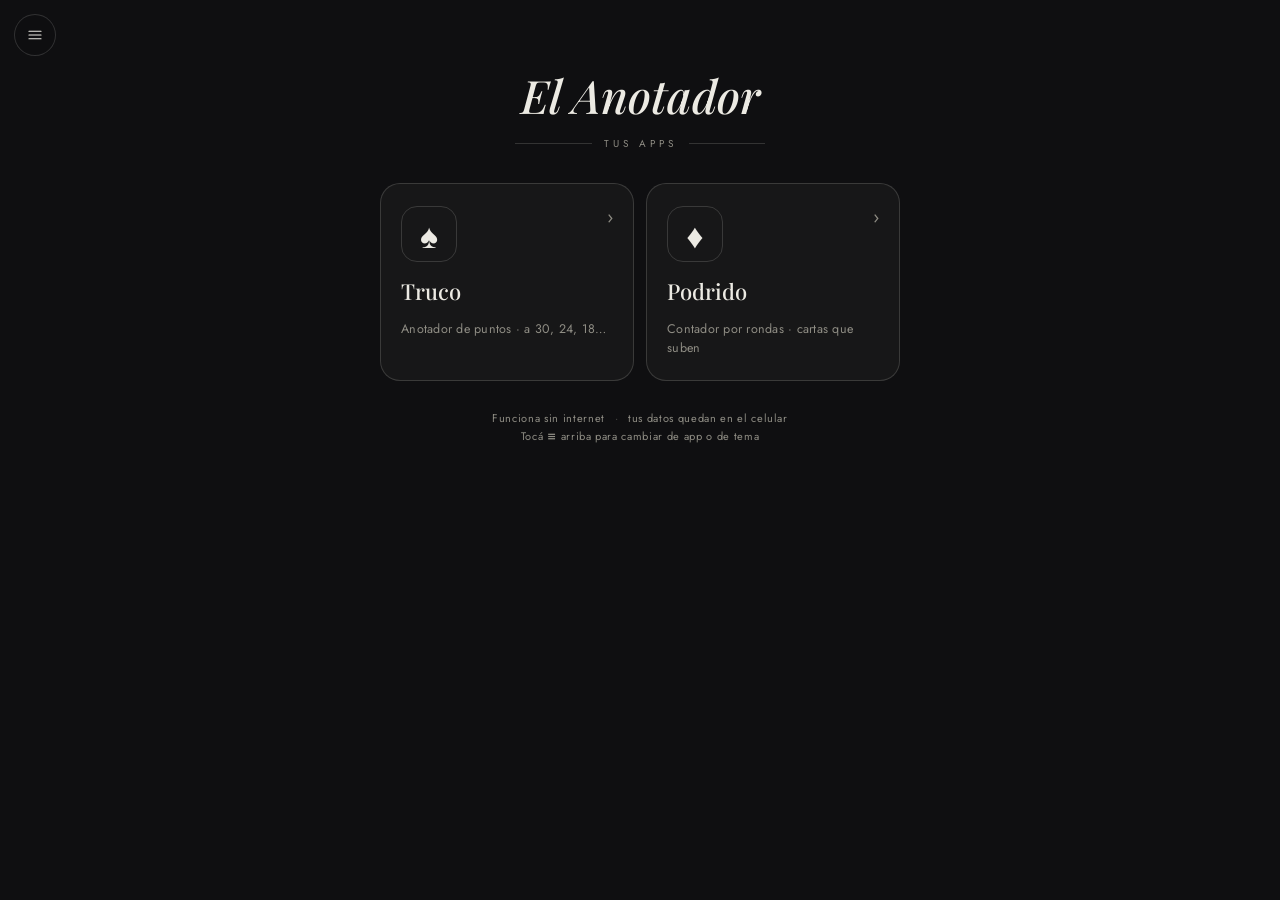
==== index.html @ bb8f625c "El Anotador: ecosistema PWA (Truco + Podrido) Sitio estatico instalable con menu de apps, almacenami" ====
<!DOCTYPE html>
<html lang="es-AR" data-theme="onix">
<head>
<meta charset="UTF-8">
<meta name="viewport" content="width=device-width, initial-scale=1.0, viewport-fit=cover, maximum-scale=1.0, user-scalable=no">
<meta name="theme-color" content="#0F0F11">
<title>El Anotador · Tus apps</title>
<meta name="description" content="Ecosistema de anotadores de juegos: Truco, Podrido y más. Funciona offline y guarda todo en tu celular.">
<link rel="manifest" href="./manifest.webmanifest">
<link rel="icon" href="./assets/icons/favicon.png">
<link rel="apple-touch-icon" href="./assets/icons/apple-touch-icon.png">
<meta name="apple-mobile-web-app-capable" content="yes">
<meta name="mobile-web-app-capable" content="yes">
<meta name="apple-mobile-web-app-status-bar-style" content="black-translucent">
<meta name="apple-mobile-web-app-title" content="El Anotador">

<!-- Boot del tema: evita el "flash" del tema equivocado -->
<script>
(function(){try{
  var raw=localStorage.getItem("anotador:theme:current");
  var t=raw?JSON.parse(raw).d:"onix";
  if(t!=="onix"&&t!=="marfil")t="onix";
  document.documentElement.setAttribute("data-theme",t);
}catch(e){}})();
</script>

<link rel="preconnect" href="https://fonts.googleapis.com">
<link rel="preconnect" href="https://fonts.gstatic.com" crossorigin>
<link href="https://fonts.googleapis.com/css2?family=Playfair+Display:ital,wght@0,400;0,500;0,600;1,500&family=Jost:wght@300;400;500;600&display=swap" rel="stylesheet">
<link rel="stylesheet" href="./assets/css/tokens.css">
<link rel="stylesheet" href="./assets/css/base.css">
<link rel="stylesheet" href="./assets/css/shell.css">
<style>
  body{display:flex;flex-direction:column;overflow-x:hidden}
  .home{flex:1;max-width:560px;width:100%;margin:0 auto;padding:calc(64px + var(--safe-top)) 20px 40px;display:flex;flex-direction:column}
  .home-head{text-align:center;margin-bottom:32px}
  .home-head h1{font-family:var(--serif);font-style:italic;font-weight:500;font-size:clamp(34px,10vw,46px);margin:0;color:var(--ink)}
  .home-head .rule{display:flex;align-items:center;justify-content:center;gap:12px;margin:10px auto 0;max-width:250px}
  .home-head .rule::before,.home-head .rule::after{content:"";height:1px;flex:1;background:var(--hair)}
  .home-head .rule span{font-size:10px;letter-spacing:.4em;text-transform:uppercase;color:var(--ink-soft)}

  .grid{display:grid;grid-template-columns:1fr;gap:12px}
  @media(min-width:440px){.grid{grid-template-columns:1fr 1fr}}
  .app-card{
    all:unset;box-sizing:border-box;cursor:pointer;
    border:1px solid var(--hair);border-radius:var(--r-lg);
    padding:22px 20px;display:flex;flex-direction:column;gap:14px;
    background:var(--panel);transition:transform .12s, border-color .15s, background .15s;
    position:relative;overflow:hidden;
  }
  .app-card:hover{border-color:var(--ink-soft)}
  .app-card:active{transform:scale(.98)}
  .app-card .glyph{
    font-family:var(--serif);font-size:34px;line-height:1;color:var(--ink);
    width:56px;height:56px;border:1px solid var(--hair);border-radius:16px;
    display:grid;place-items:center;
  }
  .app-card .nm{font-family:var(--serif);font-size:22px;font-weight:500;color:var(--ink)}
  .app-card .ds{font-size:12.5px;color:var(--ink-soft);letter-spacing:.02em;line-height:1.5}
  .app-card .arr{position:absolute;top:20px;right:20px;color:var(--ink-soft);font-size:18px;transition:.15s}
  .app-card:hover .arr{color:var(--ink);transform:translateX(2px)}

  .home-foot{margin-top:28px;text-align:center;font-size:11px;letter-spacing:.06em;color:var(--ink-soft);line-height:1.7}
  .home-foot .dot{opacity:.5;margin:0 6px}
  .btn-install-home{
    all:unset;display:none;text-align:center;cursor:pointer;margin:22px auto 0;
    padding:13px 26px;border-radius:var(--r-pill);border:1px solid var(--ink);
    background:var(--ink);color:var(--paper);font-size:12px;letter-spacing:.16em;
    text-transform:uppercase;font-weight:500;
  }
  .btn-install-home[data-show="1"]{display:inline-block}
</style>
</head>
<body>

<main class="home">
  <div class="home-head">
    <h1>El Anotador</h1>
    <div class="rule"><span>Tus apps</span></div>
  </div>

  <div class="grid" id="grid"></div>

  <button class="btn-install-home" id="btn-install">⤓ Instalar en el celu</button>

  <div class="home-foot">
    Funciona sin internet <span class="dot">·</span> tus datos quedan en el celular
    <br>Tocá <b>≡</b> arriba para cambiar de app o de tema
  </div>
</main>

<script src="./assets/js/store.js"></script>
<script src="./assets/js/registry.js"></script>
<script src="./assets/js/theme.js"></script>
<script src="./assets/js/pwa.js"></script>
<script src="./assets/js/shell.js"></script>
<script>
(function(){
  "use strict";
  Theme.init();
  var grid = document.getElementById("grid");
  Registry.apps.forEach(function(a){
    var card = document.createElement("button");
    card.className = "app-card";
    card.innerHTML =
      '<span class="arr">›</span>' +
      '<span class="glyph">'+a.glyph+'</span>' +
      '<span class="nm">'+a.name+'</span>' +
      '<span class="ds">'+a.tagline+'</span>';
    card.addEventListener("click", function(){ location.href = a.href; });
    grid.appendChild(card);
  });
  Shell.mount();
})();
</script>
</body>
</html>
---- assets/css/tokens.css ----
/* ============================================================
   El Anotador · Design tokens
   Identidad monocromática compartida por todo el ecosistema.
   El tema se setea con  <html data-theme="onix|marfil">.
   ============================================================ */

:root[data-theme="marfil"]{
  --paper:#F5F3ED; --ink:#17160F; --ink-soft:#6b675c;
  --hair:rgba(23,22,15,.14); --ghost:rgba(23,22,15,.10);
  --panel:rgba(23,22,15,.025); --sheen:rgba(23,22,15,.02);
  --scrim:rgba(23,22,15,.35);
}
:root[data-theme="onix"]{
  --paper:#0F0F11; --ink:#ECEAE3; --ink-soft:#8f8d84;
  --hair:rgba(236,234,227,.16); --ghost:rgba(236,234,227,.09);
  --panel:rgba(236,234,227,.035); --sheen:rgba(236,234,227,.02);
  --scrim:rgba(0,0,0,.55);
}
/* Fallback si por lo que sea no hay data-theme: ónix. */
:root{
  --paper:#0F0F11; --ink:#ECEAE3; --ink-soft:#8f8d84;
  --hair:rgba(236,234,227,.16); --ghost:rgba(236,234,227,.09);
  --panel:rgba(236,234,227,.035); --sheen:rgba(236,234,227,.02);
  --scrim:rgba(0,0,0,.55);

  /* Tipografía */
  --serif:"Playfair Display", Georgia, serif;
  --sans:"Jost", system-ui, -apple-system, Segoe UI, Roboto, sans-serif;

  /* Ritmo */
  --r-sm:11px; --r-md:14px; --r-lg:20px; --r-pill:999px;
  --safe-top:env(safe-area-inset-top,0px);
  --safe-bottom:env(safe-area-inset-bottom,0px);
}
---- assets/css/base.css ----
/* ============================================================
   El Anotador · Base / reset compartido
   ============================================================ */

*{box-sizing:border-box;-webkit-tap-highlight-color:transparent}
html,body{margin:0}
html{background:var(--paper)}
body{
  font-family:var(--sans);
  color:var(--ink);
  background:var(--paper);
  min-height:100dvh;
  -webkit-font-smoothing:antialiased;
  text-rendering:optimizeLegibility;
  transition:background .4s, color .4s;
}
img,svg{display:block;max-width:100%}
button{font-family:inherit}
:focus-visible{outline:1px solid var(--ink);outline-offset:3px}

/* Fuera de la app hay poco texto seleccionable; las apps de juego
   fijan user-select:none por su cuenta cuando lo necesitan. */

@media (prefers-reduced-motion:reduce){
  *{animation-duration:.001ms !important;transition-duration:.001ms !important}
}
---- assets/css/shell.css ----
/* ============================================================
   El Anotador · Shell
   Botón hamburguesa + drawer para saltar entre apps.
   Se inyecta en cada app vía assets/js/shell.js
   ============================================================ */

/* ---- Botón hamburguesa (arriba a la izquierda) ---- */
.shell-burger{
  position:fixed;
  top:calc(14px + var(--safe-top));
  left:14px;
  z-index:60;
  width:42px;height:42px;border-radius:50%;
  border:1px solid var(--hair);
  background:color-mix(in srgb, var(--paper) 78%, transparent);
  backdrop-filter:blur(8px);-webkit-backdrop-filter:blur(8px);
  color:var(--ink);cursor:pointer;
  display:grid;place-items:center;
  transition:transform .15s, background .15s;
}
.shell-burger:hover{background:var(--panel)}
.shell-burger:active{transform:scale(.9)}
.shell-burger svg{width:18px;height:18px;stroke:currentColor;stroke-width:1.6;fill:none;stroke-linecap:round}

/* ---- Overlay + drawer ---- */
.shell-scrim{
  position:fixed;inset:0;z-index:70;
  background:var(--scrim);
  backdrop-filter:blur(2px);-webkit-backdrop-filter:blur(2px);
  opacity:0;pointer-events:none;transition:opacity .28s ease;
}
.shell-scrim.open{opacity:1;pointer-events:auto}

.shell-drawer{
  position:fixed;top:0;left:0;z-index:80;
  height:100dvh;width:min(320px,86vw);
  background:var(--paper);
  border-right:1px solid var(--hair);
  transform:translateX(-102%);
  transition:transform .32s cubic-bezier(.2,.9,.3,1);
  display:flex;flex-direction:column;
  padding:calc(22px + var(--safe-top)) 0 calc(18px + var(--safe-bottom));
  overflow-y:auto;
}
.shell-drawer.open{transform:none}

.shell-brand{
  padding:0 22px 18px;
  border-bottom:1px solid var(--hair);
  margin-bottom:8px;
}
.shell-brand .title{
  font-family:var(--serif);font-style:italic;font-weight:500;
  font-size:26px;letter-spacing:.01em;margin:0;color:var(--ink);
}
.shell-brand .sub{
  font-size:9px;letter-spacing:.34em;text-transform:uppercase;
  color:var(--ink-soft);margin-top:6px;
}

.shell-sect{
  font-size:9px;letter-spacing:.3em;text-transform:uppercase;
  color:var(--ink-soft);opacity:.75;
  padding:16px 22px 8px;
}

.shell-nav{list-style:none;margin:0;padding:0 12px}
.shell-link{
  all:unset;box-sizing:border-box;
  display:flex;align-items:center;gap:14px;width:100%;
  padding:13px 12px;border-radius:12px;cursor:pointer;
  color:var(--ink);transition:background .15s;
}
.shell-link:hover{background:var(--panel)}
.shell-link.active{background:var(--panel)}
.shell-link .ic{
  flex:0 0 34px;height:34px;border-radius:10px;
  border:1px solid var(--hair);
  display:grid;place-items:center;
  font-family:var(--serif);font-size:18px;color:var(--ink);
}
.shell-link.active .ic{border-color:var(--ink)}
.shell-link .tx{display:flex;flex-direction:column;gap:2px;min-width:0}
.shell-link .nm{font-weight:500;font-size:15px;letter-spacing:.02em}
.shell-link .ds{font-size:11px;color:var(--ink-soft);letter-spacing:.02em;
  white-space:nowrap;overflow:hidden;text-overflow:ellipsis}
.shell-link .go{margin-left:auto;color:var(--ink-soft);font-size:15px}

/* ---- Pie del drawer: tema + instalar ---- */
.shell-foot{margin-top:auto;padding:14px 22px 0;border-top:1px solid var(--hair)}
.shell-row{
  display:flex;align-items:center;justify-content:space-between;
  padding:11px 0;font-size:14px;
}
.shell-themes{display:flex;gap:8px}
.shell-tdot{
  width:30px;height:30px;border-radius:50%;cursor:pointer;
  border:1px solid var(--hair);position:relative;overflow:hidden;
}
.shell-tdot::before,.shell-tdot::after{content:"";position:absolute;inset:0;width:50%}
.shell-tdot::after{left:50%}
.shell-tdot[data-t="onix"]::before{background:#0F0F11}
.shell-tdot[data-t="onix"]::after{background:#ECEAE3}
.shell-tdot[data-t="marfil"]::before{background:#F5F3ED}
.shell-tdot[data-t="marfil"]::after{background:#17160F}
.shell-tdot.on{border-color:var(--ink);box-shadow:0 0 0 2px var(--panel)}

.shell-install{
  all:unset;box-sizing:border-box;display:none;text-align:center;cursor:pointer;
  width:100%;margin-top:8px;padding:12px;border-radius:12px;
  border:1px solid var(--ink);background:var(--ink);color:var(--paper);
  font-size:12px;letter-spacing:.16em;text-transform:uppercase;font-weight:500;
}
.shell-install.show{display:block}
.shell-install:active{transform:scale(.98)}

.shell-version{padding:12px 22px 0;font-size:10px;letter-spacing:.1em;color:var(--ink-soft);opacity:.6}
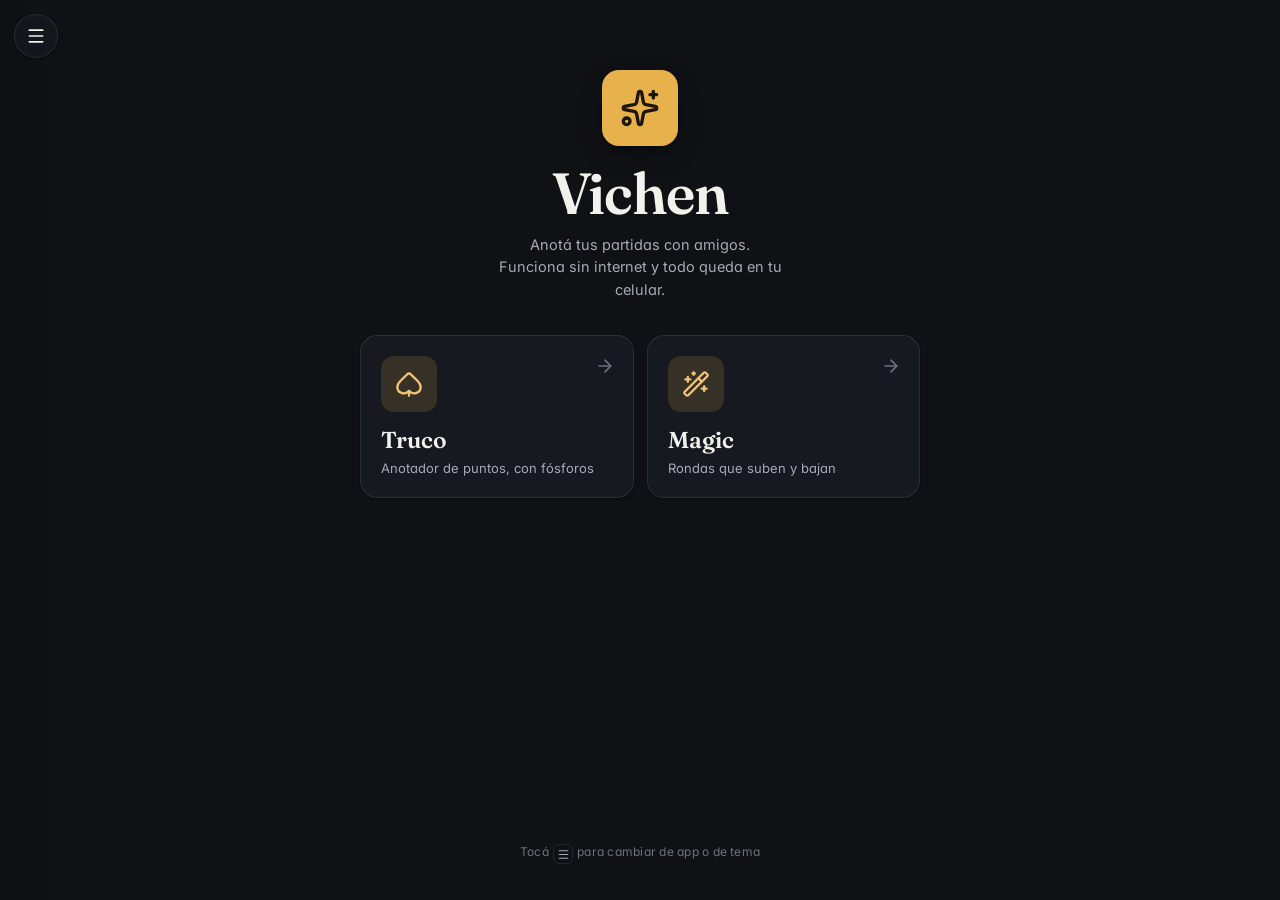
==== commit 50df7cbd: "Rediseño Vichen: marca, íconos Lucide, temas Noche/Día; Magic (ex-Podrido) con modo sube y baja; PWA" ====
--- a/index.html
+++ b/index.html
@@ -1,96 +1,89 @@
 <!DOCTYPE html>
-<html lang="es-AR" data-theme="onix">
+<html lang="es-AR" data-theme="noche">
 <head>
 <meta charset="UTF-8">
 <meta name="viewport" content="width=device-width, initial-scale=1.0, viewport-fit=cover, maximum-scale=1.0, user-scalable=no">
-<meta name="theme-color" content="#0F0F11">
-<title>El Anotador · Tus apps</title>
-<meta name="description" content="Ecosistema de anotadores de juegos: Truco, Podrido y más. Funciona offline y guarda todo en tu celular.">
+<meta name="theme-color" content="#0F1115">
+<title>Vichen · Anotador de juegos</title>
+<meta name="description" content="Vichen: anotadores de juegos de cartas (Truco, Magic y más). Funciona offline y guarda todo en tu celular.">
 <link rel="manifest" href="./manifest.webmanifest">
 <link rel="icon" href="./assets/icons/favicon.png">
-<link rel="apple-touch-icon" href="./assets/icons/apple-touch-icon.png">
+<link rel="apple-touch-icon" href="./assets/icons/vichen-apple.png">
 <meta name="apple-mobile-web-app-capable" content="yes">
 <meta name="mobile-web-app-capable" content="yes">
 <meta name="apple-mobile-web-app-status-bar-style" content="black-translucent">
-<meta name="apple-mobile-web-app-title" content="El Anotador">
-
-<!-- Boot del tema: evita el "flash" del tema equivocado -->
-<script>
-(function(){try{
-  var raw=localStorage.getItem("anotador:theme:current");
-  var t=raw?JSON.parse(raw).d:"onix";
-  if(t!=="onix"&&t!=="marfil")t="onix";
-  document.documentElement.setAttribute("data-theme",t);
-}catch(e){}})();
-</script>
-
+<meta name="apple-mobile-web-app-title" content="Vichen">
+<script>(function(){try{var r=localStorage.getItem("vichen:theme:current");var t=r?JSON.parse(r).d:"noche";if(t!=="noche"&&t!=="dia")t="noche";document.documentElement.setAttribute("data-theme",t);}catch(e){}})();</script>
 <link rel="preconnect" href="https://fonts.googleapis.com">
 <link rel="preconnect" href="https://fonts.gstatic.com" crossorigin>
-<link href="https://fonts.googleapis.com/css2?family=Playfair+Display:ital,wght@0,400;0,500;0,600;1,500&family=Jost:wght@300;400;500;600&display=swap" rel="stylesheet">
+<link href="https://fonts.googleapis.com/css2?family=Fraunces:ital,opsz,wght@0,9..144,400;0,9..144,500;0,9..144,600;1,9..144,500&family=Inter:wght@400;500;600;700;800&display=swap" rel="stylesheet">
 <link rel="stylesheet" href="./assets/css/tokens.css">
 <link rel="stylesheet" href="./assets/css/base.css">
+<link rel="stylesheet" href="./assets/css/components.css">
 <link rel="stylesheet" href="./assets/css/shell.css">
 <style>
   body{display:flex;flex-direction:column;overflow-x:hidden}
-  .home{flex:1;max-width:560px;width:100%;margin:0 auto;padding:calc(64px + var(--safe-top)) 20px 40px;display:flex;flex-direction:column}
-  .home-head{text-align:center;margin-bottom:32px}
-  .home-head h1{font-family:var(--serif);font-style:italic;font-weight:500;font-size:clamp(34px,10vw,46px);margin:0;color:var(--ink)}
-  .home-head .rule{display:flex;align-items:center;justify-content:center;gap:12px;margin:10px auto 0;max-width:250px}
-  .home-head .rule::before,.home-head .rule::after{content:"";height:1px;flex:1;background:var(--hair)}
-  .home-head .rule span{font-size:10px;letter-spacing:.4em;text-transform:uppercase;color:var(--ink-soft)}
+  .home{flex:1;width:100%;max-width:600px;margin:0 auto;padding:calc(70px + var(--safe-top)) 20px calc(36px + var(--safe-bottom));
+    display:flex;flex-direction:column}
 
-  .grid{display:grid;grid-template-columns:1fr;gap:12px}
-  @media(min-width:440px){.grid{grid-template-columns:1fr 1fr}}
+  .hero{text-align:center;margin-bottom:34px}
+  .hero .logo{width:76px;height:76px;margin:0 auto 18px;border-radius:var(--r-3);display:grid;place-items:center;
+    background:var(--accent);color:var(--accent-ink);box-shadow:var(--shadow-2)}
+  .hero .logo svg{width:40px;height:40px}
+  .hero h1{font-family:var(--serif);font-weight:600;font-size:clamp(40px,12vw,58px);letter-spacing:-.02em;line-height:1;color:var(--ink)}
+  .hero .tag{margin:12px auto 0;max-width:34ch;color:var(--ink-soft);font-size:14.5px;line-height:1.55;text-wrap:balance}
+
+  .apps{display:grid;grid-template-columns:1fr;gap:13px}
+  @media(min-width:460px){.apps{grid-template-columns:1fr 1fr}}
+
   .app-card{
-    all:unset;box-sizing:border-box;cursor:pointer;
-    border:1px solid var(--hair);border-radius:var(--r-lg);
-    padding:22px 20px;display:flex;flex-direction:column;gap:14px;
-    background:var(--panel);transition:transform .12s, border-color .15s, background .15s;
-    position:relative;overflow:hidden;
+    all:unset;box-sizing:border-box;cursor:pointer;position:relative;overflow:hidden;
+    background:var(--surface);border:1px solid var(--hair);border-radius:var(--r-3);box-shadow:var(--shadow-1);
+    padding:20px;display:flex;flex-direction:column;gap:16px;
+    transition:transform var(--dur-2) var(--ease), border-color var(--dur-1), box-shadow var(--dur-2), background var(--dur-1);
   }
-  .app-card:hover{border-color:var(--ink-soft)}
-  .app-card:active{transform:scale(.98)}
-  .app-card .glyph{
-    font-family:var(--serif);font-size:34px;line-height:1;color:var(--ink);
-    width:56px;height:56px;border:1px solid var(--hair);border-radius:16px;
-    display:grid;place-items:center;
-  }
-  .app-card .nm{font-family:var(--serif);font-size:22px;font-weight:500;color:var(--ink)}
-  .app-card .ds{font-size:12.5px;color:var(--ink-soft);letter-spacing:.02em;line-height:1.5}
-  .app-card .arr{position:absolute;top:20px;right:20px;color:var(--ink-soft);font-size:18px;transition:.15s}
-  .app-card:hover .arr{color:var(--ink);transform:translateX(2px)}
+  .app-card::before{content:"";position:absolute;inset:0;background:var(--sheen);opacity:0;transition:opacity var(--dur-2);pointer-events:none}
+  .app-card:hover{transform:translateY(-3px);border-color:var(--hair-2);box-shadow:var(--shadow-2)}
+  .app-card:hover::before{opacity:1}
+  .app-card:active{transform:translateY(-1px) scale(.995)}
+  .app-card .tile{width:56px;height:56px;border-radius:var(--r-2);display:grid;place-items:center;
+    background:var(--accent-tint);color:var(--accent-text);transition:background var(--dur-2),color var(--dur-2)}
+  .app-card .tile svg{width:28px;height:28px}
+  .app-card:hover .tile{background:var(--accent);color:var(--accent-ink)}
+  .app-card .txt{display:flex;flex-direction:column}
+  .app-card .nm{font-family:var(--serif);font-weight:600;font-size:23px;color:var(--ink);line-height:1.05}
+  .app-card .ds{font-size:13px;color:var(--ink-soft);line-height:1.45;margin-top:6px}
+  .app-card .go{position:absolute;top:20px;right:18px;color:var(--ink-faint);display:inline-flex;transition:transform var(--dur-2) var(--ease),color var(--dur-1)}
+  .app-card:hover .go{color:var(--accent-text);transform:translateX(3px)}
 
-  .home-foot{margin-top:28px;text-align:center;font-size:11px;letter-spacing:.06em;color:var(--ink-soft);line-height:1.7}
-  .home-foot .dot{opacity:.5;margin:0 6px}
-  .btn-install-home{
-    all:unset;display:none;text-align:center;cursor:pointer;margin:22px auto 0;
-    padding:13px 26px;border-radius:var(--r-pill);border:1px solid var(--ink);
-    background:var(--ink);color:var(--paper);font-size:12px;letter-spacing:.16em;
-    text-transform:uppercase;font-weight:500;
-  }
-  .btn-install-home[data-show="1"]{display:inline-block}
+  .install-cta{display:none;margin:26px auto 0}
+  .install-cta[data-show="1"]{display:inline-flex}
+
+  .home-foot{margin-top:auto;padding-top:30px;text-align:center;color:var(--ink-faint);font-size:12px;letter-spacing:.02em;line-height:1.7}
+  .home-foot .kbd{display:inline-grid;place-items:center;width:20px;height:20px;border-radius:6px;border:1px solid var(--hair);
+    color:var(--ink-soft);vertical-align:-5px;margin:0 1px}
+  .home-foot .kbd svg{width:13px;height:13px}
 </style>
 </head>
 <body>
 
 <main class="home">
-  <div class="home-head">
-    <h1>El Anotador</h1>
-    <div class="rule"><span>Tus apps</span></div>
-  </div>
+  <header class="hero">
+    <div class="logo" id="hero-logo"></div>
+    <h1>Vichen</h1>
+    <p class="tag">Anotá tus partidas con amigos.<br>Funciona sin internet y todo queda en tu celular.</p>
+  </header>
 
-  <div class="grid" id="grid"></div>
+  <div class="apps" id="apps"></div>
 
-  <button class="btn-install-home" id="btn-install">⤓ Instalar en el celu</button>
+  <button class="btn btn--primary btn--lg install-cta" id="btn-install" hidden></button>
 
-  <div class="home-foot">
-    Funciona sin internet <span class="dot">·</span> tus datos quedan en el celular
-    <br>Tocá <b>≡</b> arriba para cambiar de app o de tema
-  </div>
+  <footer class="home-foot" id="home-foot"></footer>
 </main>
 
 <script src="./assets/js/store.js"></script>
 <script src="./assets/js/registry.js"></script>
+<script src="./assets/js/icons.js"></script>
 <script src="./assets/js/theme.js"></script>
 <script src="./assets/js/pwa.js"></script>
 <script src="./assets/js/shell.js"></script>
@@ -98,18 +91,25 @@
 (function(){
   "use strict";
   Theme.init();
-  var grid = document.getElementById("grid");
+  document.getElementById("hero-logo").innerHTML = Icons.svg("sparkles",{size:40});
+  document.getElementById("btn-install").innerHTML = Icons.svg("install",{size:19}) + "Instalar Vichen";
+
+  var box = document.getElementById("apps");
   Registry.apps.forEach(function(a){
     var card = document.createElement("button");
     card.className = "app-card";
+    card.setAttribute("aria-label", a.name + " — " + a.tagline);
     card.innerHTML =
-      '<span class="arr">›</span>' +
-      '<span class="glyph">'+a.glyph+'</span>' +
-      '<span class="nm">'+a.name+'</span>' +
-      '<span class="ds">'+a.tagline+'</span>';
+      '<span class="go">'+Icons.svg("arrowRight",{size:20})+'</span>' +
+      '<span class="tile">'+Icons.svg(a.icon,{size:28})+'</span>' +
+      '<span class="txt"><span class="nm">'+a.name+'</span><span class="ds">'+a.tagline+'</span></span>';
     card.addEventListener("click", function(){ location.href = a.href; });
-    grid.appendChild(card);
+    box.appendChild(card);
   });
+
+  document.getElementById("home-foot").innerHTML =
+    'Tocá <span class="kbd">'+Icons.svg("menu",{size:13})+'</span> para cambiar de app o de tema';
+
   Shell.mount();
 })();
 </script>
--- a/assets/css/tokens.css
+++ b/assets/css/tokens.css
@@ -1,34 +1,73 @@
 /* ============================================================
-   El Anotador · Design tokens
-   Identidad monocromática compartida por todo el ecosistema.
-   El tema se setea con  <html data-theme="onix|marfil">.
+   Vichen · Design tokens
+   Escena: amigos de noche alrededor de la mesa, pasándose el celu
+   para anotar. Oscuro y cálido por defecto (Noche), con un acento
+   ámbar. Tema claro (Día) disponible. Se setea en <html data-theme>.
    ============================================================ */
 
-:root[data-theme="marfil"]{
-  --paper:#F5F3ED; --ink:#17160F; --ink-soft:#6b675c;
-  --hair:rgba(23,22,15,.14); --ghost:rgba(23,22,15,.10);
-  --panel:rgba(23,22,15,.025); --sheen:rgba(23,22,15,.02);
-  --scrim:rgba(23,22,15,.35);
-}
-:root[data-theme="onix"]{
-  --paper:#0F0F11; --ink:#ECEAE3; --ink-soft:#8f8d84;
-  --hair:rgba(236,234,227,.16); --ghost:rgba(236,234,227,.09);
-  --panel:rgba(236,234,227,.035); --sheen:rgba(236,234,227,.02);
-  --scrim:rgba(0,0,0,.55);
-}
-/* Fallback si por lo que sea no hay data-theme: ónix. */
 :root{
-  --paper:#0F0F11; --ink:#ECEAE3; --ink-soft:#8f8d84;
-  --hair:rgba(236,234,227,.16); --ghost:rgba(236,234,227,.09);
-  --panel:rgba(236,234,227,.035); --sheen:rgba(236,234,227,.02);
-  --scrim:rgba(0,0,0,.55);
+  /* Tipografía */
+  --serif:"Fraunces", Georgia, "Times New Roman", serif;
+  --sans:"Inter", system-ui, -apple-system, "Segoe UI", Roboto, sans-serif;
 
-  /* Tipografía */
-  --serif:"Playfair Display", Georgia, serif;
-  --sans:"Jost", system-ui, -apple-system, Segoe UI, Roboto, sans-serif;
+  /* Radios */
+  --r-1:9px; --r-2:13px; --r-3:17px; --r-4:22px; --r-pill:999px;
 
-  /* Ritmo */
-  --r-sm:11px; --r-md:14px; --r-lg:20px; --r-pill:999px;
+  /* Motion */
+  --ease:cubic-bezier(.22,1,.36,1);       /* ease-out-quint */
+  --ease-soft:cubic-bezier(.4,0,.2,1);
+  --dur-1:140ms; --dur-2:220ms; --dur-3:340ms;
+
+  /* Áreas seguras (notch) */
   --safe-top:env(safe-area-inset-top,0px);
   --safe-bottom:env(safe-area-inset-bottom,0px);
+
+  /* Acento ámbar (igual en ambos temas para las superficies llenas) */
+  --accent:#E7B24C;
+  --accent-strong:#F3C266;
+  --accent-ink:#1B1607;                    /* texto sobre ámbar */
+  --accent-tint:rgba(231,178,76,.15);
+  --accent-ring:rgba(231,178,76,.55);
 }
+
+/* ===================== NOCHE (default) ===================== */
+:root, :root[data-theme="noche"]{
+  color-scheme:dark;
+  --bg:#0F1115;
+  --surface:#161920;
+  --surface-2:#1E222B;
+  --surface-3:#262B35;
+  --hair:rgba(255,255,255,.09);
+  --hair-2:rgba(255,255,255,.16);
+  --ink:#F2F1EC;
+  --ink-soft:#A6AAB4;
+  --ink-faint:#6B7280;
+  --neg:#E0906E;                           /* números negativos */
+  --accent-text:#F0C475;                   /* ámbar como texto (legible en oscuro) */
+  --scrim:rgba(6,7,10,.62);
+  --shadow-1:0 1px 2px rgba(0,0,0,.4);
+  --shadow-2:0 10px 30px -14px rgba(0,0,0,.7), 0 2px 6px rgba(0,0,0,.3);
+  --shadow-pop:0 20px 50px -18px rgba(0,0,0,.8);
+  --sheen:linear-gradient(180deg, rgba(255,255,255,.04), rgba(255,255,255,0));
+}
+
+/* ====================== DÍA ====================== */
+:root[data-theme="dia"]{
+  color-scheme:light;
+  --bg:#F1F1EF;
+  --surface:#FFFFFF;
+  --surface-2:#FAFAF8;
+  --surface-3:#F3F3F0;
+  --hair:rgba(24,26,32,.12);
+  --hair-2:rgba(24,26,32,.22);
+  --ink:#191B21;
+  --ink-soft:#585E6A;
+  --ink-faint:#8A909B;
+  --neg:#B4623C;
+  --accent-text:#9A6B12;                    /* ámbar oscurecido para texto en claro */
+  --scrim:rgba(24,26,32,.4);
+  --shadow-1:0 1px 2px rgba(24,26,32,.06);
+  --shadow-2:0 12px 28px -16px rgba(24,26,32,.28), 0 1px 3px rgba(24,26,32,.08);
+  --shadow-pop:0 24px 50px -20px rgba(24,26,32,.35);
+  --sheen:linear-gradient(180deg, rgba(255,255,255,.6), rgba(255,255,255,0));
+}
--- a/assets/css/base.css
+++ b/assets/css/base.css
@@ -1,26 +1,34 @@
 /* ============================================================
-   El Anotador · Base / reset compartido
+   Vichen · Base / reset
    ============================================================ */
 
 *{box-sizing:border-box;-webkit-tap-highlight-color:transparent}
+*::selection{background:var(--accent-tint)}
 html,body{margin:0}
-html{background:var(--paper)}
+html{background:var(--bg);-webkit-text-size-adjust:100%}
 body{
   font-family:var(--sans);
+  font-size:16px;
+  line-height:1.5;
   color:var(--ink);
-  background:var(--paper);
+  background:var(--bg);
   min-height:100dvh;
   -webkit-font-smoothing:antialiased;
   text-rendering:optimizeLegibility;
-  transition:background .4s, color .4s;
+  font-feature-settings:"cv02","cv03","cv04","cv11";  /* Inter afinada */
 }
 img,svg{display:block;max-width:100%}
-button{font-family:inherit}
-:focus-visible{outline:1px solid var(--ink);outline-offset:3px}
+svg{stroke-linecap:round;stroke-linejoin:round}
+button{font-family:inherit;font-size:inherit;color:inherit}
+input,select,textarea{font-family:inherit}
+h1,h2,h3{font-family:var(--serif);font-optical-sizing:auto;text-wrap:balance;margin:0}
 
-/* Fuera de la app hay poco texto seleccionable; las apps de juego
-   fijan user-select:none por su cuenta cuando lo necesitan. */
+/* Foco visible y consistente */
+:focus-visible{outline:2px solid var(--accent-ring);outline-offset:2px;border-radius:6px}
+
+/* Números tabulares para contadores/tablas */
+.tnum{font-variant-numeric:tabular-nums lining-nums}
 
 @media (prefers-reduced-motion:reduce){
-  *{animation-duration:.001ms !important;transition-duration:.001ms !important}
+  *,*::before,*::after{animation-duration:.001ms !important;animation-iteration-count:1 !important;transition-duration:.001ms !important;scroll-behavior:auto !important}
 }
--- a/assets/css/components.css
+++ b/assets/css/components.css
@@ -0,0 +1,148 @@
+/* ============================================================
+   Vichen · Componentes compartidos
+   Vocabulario único de UI para todas las apps: botones, icon-
+   buttons, segmented control, switches, inputs, steppers, panel.
+   ============================================================ */
+
+/* ---------- Marca ---------- */
+.brand-mark{display:inline-flex;align-items:center;gap:.5em;font-family:var(--sans);font-weight:700;
+  letter-spacing:.02em;color:var(--ink)}
+.brand-mark .spark{color:var(--accent);display:inline-flex}
+.wordmark{font-family:var(--sans);font-weight:800;letter-spacing:.14em;text-transform:uppercase;
+  font-size:11px;color:var(--ink-faint)}
+.wordmark b{color:var(--accent-text);font-weight:800}
+
+/* ---------- Botón ---------- */
+.btn{
+  --h:52px;
+  all:unset;box-sizing:border-box;display:inline-flex;align-items:center;justify-content:center;gap:.55em;
+  height:var(--h);padding:0 22px;border-radius:var(--r-2);cursor:pointer;
+  font-weight:600;font-size:15px;letter-spacing:.01em;white-space:nowrap;
+  transition:transform var(--dur-1) var(--ease), background var(--dur-1), border-color var(--dur-1), box-shadow var(--dur-1), opacity var(--dur-1);
+}
+.btn svg{width:19px;height:19px}
+.btn:active{transform:scale(.975)}
+.btn[disabled],.btn:disabled{opacity:.4;pointer-events:none}
+.btn--block{display:flex;width:100%}
+.btn--lg{--h:58px;font-size:16px;border-radius:var(--r-3)}
+.btn--sm{--h:40px;padding:0 14px;font-size:13px}
+
+.btn--primary{background:var(--accent);color:var(--accent-ink);box-shadow:var(--shadow-1)}
+.btn--primary:hover{background:var(--accent-strong)}
+.btn--primary:active{box-shadow:none}
+
+.btn--soft{background:var(--surface-2);color:var(--ink);border:1px solid var(--hair)}
+.btn--soft:hover{background:var(--surface-3);border-color:var(--hair-2)}
+
+.btn--ghost{background:transparent;color:var(--ink);border:1px solid var(--hair)}
+.btn--ghost:hover{background:var(--surface-2);border-color:var(--hair-2)}
+
+.btn--quiet{background:transparent;color:var(--ink-soft);height:auto;padding:8px 12px;font-weight:500;font-size:13px}
+.btn--quiet:hover{color:var(--ink);background:var(--surface-2)}
+
+/* ---------- Icon button ---------- */
+.iconbtn{
+  --s:44px;
+  all:unset;box-sizing:border-box;width:var(--s);height:var(--s);border-radius:var(--r-pill);
+  display:inline-grid;place-items:center;cursor:pointer;
+  color:var(--ink);border:1px solid var(--hair);background:var(--surface);
+  box-shadow:var(--shadow-1);
+  transition:transform var(--dur-1) var(--ease), background var(--dur-1), border-color var(--dur-1), color var(--dur-1);
+}
+.iconbtn:hover{background:var(--surface-2);border-color:var(--hair-2)}
+.iconbtn:active{transform:scale(.9)}
+.iconbtn[disabled],.iconbtn:disabled{opacity:.32;pointer-events:none}
+.iconbtn svg{width:20px;height:20px}
+.iconbtn--sm{--s:38px}
+.iconbtn--sm svg{width:18px;height:18px}
+.iconbtn--bare{border-color:transparent;background:transparent;box-shadow:none}
+.iconbtn--bare:hover{background:var(--surface-2)}
+.iconbtn--accent{color:var(--accent-ink);background:var(--accent);border-color:transparent}
+.iconbtn--accent:hover{background:var(--accent-strong)}
+
+/* ---------- Segmented control ---------- */
+.seg{display:flex;gap:4px;padding:4px;border-radius:var(--r-2);background:var(--surface-2);border:1px solid var(--hair)}
+.seg-opt{
+  all:unset;box-sizing:border-box;flex:1;text-align:center;cursor:pointer;
+  padding:10px 8px;border-radius:calc(var(--r-2) - 4px);
+  font-weight:600;font-size:13.5px;color:var(--ink-soft);
+  display:inline-flex;align-items:center;justify-content:center;gap:.4em;
+  transition:background var(--dur-1), color var(--dur-1);
+}
+.seg-opt svg{width:16px;height:16px}
+.seg-opt:hover{color:var(--ink)}
+.seg-opt[aria-selected="true"]{background:var(--surface);color:var(--ink);box-shadow:var(--shadow-1)}
+.seg--accent .seg-opt[aria-selected="true"]{background:var(--accent);color:var(--accent-ink)}
+
+/* ---------- Switch ---------- */
+.switch-row{display:flex;align-items:center;justify-content:space-between;gap:16px;padding:13px 2px;border-bottom:1px solid var(--hair)}
+.switch-row:last-child{border-bottom:0}
+.switch-row .lbl{font-size:14.5px;color:var(--ink);display:flex;align-items:center;gap:.6em}
+.switch-row .lbl svg{width:17px;height:17px;color:var(--ink-soft)}
+.toggle{all:unset;box-sizing:border-box;width:46px;height:27px;border-radius:var(--r-pill);
+  background:var(--surface-3);border:1px solid var(--hair);position:relative;cursor:pointer;flex:0 0 auto;
+  transition:background var(--dur-1) var(--ease), border-color var(--dur-1)}
+.toggle::after{content:"";position:absolute;top:2px;left:2px;width:21px;height:21px;border-radius:50%;
+  background:var(--ink-soft);transition:transform var(--dur-2) var(--ease), background var(--dur-1)}
+.toggle[aria-checked="true"]{background:var(--accent);border-color:transparent}
+.toggle[aria-checked="true"]::after{transform:translateX(19px);background:var(--accent-ink)}
+
+/* ---------- Input ---------- */
+.field{position:relative;display:flex;align-items:center;gap:10px;
+  background:var(--surface-2);border:1px solid var(--hair);border-radius:var(--r-2);padding:0 14px;
+  transition:border-color var(--dur-1), box-shadow var(--dur-1)}
+.field:focus-within{border-color:var(--accent-ring);box-shadow:0 0 0 3px var(--accent-tint)}
+.field .lead{color:var(--ink-faint);display:inline-flex;flex:0 0 auto}
+.field .lead svg{width:18px;height:18px}
+.field input{flex:1;min-width:0;background:transparent;border:0;outline:none;color:var(--ink);
+  font-size:16px;font-weight:500;padding:13px 0}
+.field input::placeholder{color:var(--ink-faint)}
+
+/* ---------- Panel ---------- */
+.panel{background:var(--surface);border:1px solid var(--hair);border-radius:var(--r-3);box-shadow:var(--shadow-1)}
+
+/* ---------- Etiqueta de sección ---------- */
+.eyebrow{font-size:11px;font-weight:600;letter-spacing:.14em;text-transform:uppercase;color:var(--ink-faint)}
+
+/* ---------- Modal / bottom sheet ---------- */
+.modal{position:fixed;inset:0;z-index:100;display:none;align-items:flex-end;justify-content:center;
+  background:var(--scrim);backdrop-filter:blur(4px);-webkit-backdrop-filter:blur(4px)}
+.modal.show{display:flex}
+.sheet{width:100%;max-width:470px;max-height:92dvh;overflow-y:auto;overscroll-behavior:contain;
+  background:var(--surface);border:1px solid var(--hair);
+  border-radius:var(--r-4) var(--r-4) 0 0;box-shadow:var(--shadow-pop);
+  padding:10px 22px calc(26px + var(--safe-bottom));
+  animation:sheetrise var(--dur-3) var(--ease) both}
+@media(min-width:520px){.modal{align-items:center;padding:20px}.sheet{border-radius:var(--r-4)}}
+@keyframes sheetrise{from{transform:translateY(46px);opacity:0}to{transform:none;opacity:1}}
+.sheet .grab{width:38px;height:4px;border-radius:99px;background:var(--hair-2);margin:2px auto 14px}
+.sheet-title{font-family:var(--serif);font-weight:600;font-size:22px;text-align:center;color:var(--ink)}
+.sheet-sub{text-align:center;color:var(--ink-faint);font-size:12.5px;margin-top:3px}
+.sheet .group{margin-top:22px}
+.sheet .group > .eyebrow{display:block;margin-bottom:11px}
+
+/* ---------- Selector de íconos ---------- */
+.icons-pick{display:flex;flex-wrap:wrap;gap:8px}
+.ipick{all:unset;box-sizing:border-box;width:44px;height:44px;border-radius:var(--r-2);cursor:pointer;
+  display:grid;place-items:center;color:var(--ink-soft);border:1px solid var(--hair);background:var(--surface-2);
+  transition:transform var(--dur-1) var(--ease),background var(--dur-1),color var(--dur-1),border-color var(--dur-1)}
+.ipick:hover{color:var(--ink);background:var(--surface-3)}
+.ipick:active{transform:scale(.9)}
+.ipick svg{width:21px;height:21px}
+.ipick[aria-pressed="true"]{background:var(--accent);color:var(--accent-ink);border-color:transparent}
+
+/* ---------- Contador con animación al cambiar ---------- */
+@keyframes bump{0%{transform:scale(1)}28%{transform:scale(1.14)}100%{transform:scale(1)}}
+.bump{animation:bump var(--dur-3) var(--ease)}
+
+/* ---------- Toast (ayuda instalar iOS) ---------- */
+@keyframes vtoast{from{opacity:0;transform:translateX(-50%) translateY(12px)}to{opacity:1;transform:translateX(-50%)}}
+
+/* ---------- Stepper compacto (− valor +) ---------- */
+.stepper-mini{display:inline-flex;align-items:center;gap:6px}
+.step-btn{all:unset;box-sizing:border-box;width:38px;height:38px;border-radius:50%;display:grid;place-items:center;
+  cursor:pointer;color:var(--ink);border:1px solid var(--hair);background:var(--surface-2);
+  transition:transform var(--dur-1) var(--ease), background var(--dur-1), border-color var(--dur-1)}
+.step-btn:hover{background:var(--surface-3);border-color:var(--hair-2)}
+.step-btn:active{transform:scale(.88)}
+.step-btn svg{width:17px;height:17px}
--- a/assets/css/shell.css
+++ b/assets/css/shell.css
@@ -1,117 +1,72 @@
 /* ============================================================
-   El Anotador · Shell
+   Vichen · Shell
    Botón hamburguesa + drawer para saltar entre apps.
-   Se inyecta en cada app vía assets/js/shell.js
+   Se inyecta con assets/js/shell.js
+   z-index: burger 60 · scrim 70 · drawer 80
    ============================================================ */
 
-/* ---- Botón hamburguesa (arriba a la izquierda) ---- */
 .shell-burger{
-  position:fixed;
-  top:calc(14px + var(--safe-top));
-  left:14px;
-  z-index:60;
-  width:42px;height:42px;border-radius:50%;
-  border:1px solid var(--hair);
-  background:color-mix(in srgb, var(--paper) 78%, transparent);
-  backdrop-filter:blur(8px);-webkit-backdrop-filter:blur(8px);
-  color:var(--ink);cursor:pointer;
-  display:grid;place-items:center;
-  transition:transform .15s, background .15s;
+  position:fixed;top:calc(14px + var(--safe-top));left:14px;z-index:60;
+  width:44px;height:44px;border-radius:var(--r-pill);
+  display:grid;place-items:center;cursor:pointer;color:var(--ink);
+  border:1px solid var(--hair);background:color-mix(in srgb, var(--surface) 82%, transparent);
+  backdrop-filter:blur(10px);-webkit-backdrop-filter:blur(10px);box-shadow:var(--shadow-1);
+  transition:transform var(--dur-1) var(--ease), background var(--dur-1), border-color var(--dur-1);
 }
-.shell-burger:hover{background:var(--panel)}
+.shell-burger:hover{background:var(--surface-2);border-color:var(--hair-2)}
 .shell-burger:active{transform:scale(.9)}
-.shell-burger svg{width:18px;height:18px;stroke:currentColor;stroke-width:1.6;fill:none;stroke-linecap:round}
+.shell-burger svg{width:20px;height:20px}
 
-/* ---- Overlay + drawer ---- */
 .shell-scrim{
-  position:fixed;inset:0;z-index:70;
-  background:var(--scrim);
-  backdrop-filter:blur(2px);-webkit-backdrop-filter:blur(2px);
-  opacity:0;pointer-events:none;transition:opacity .28s ease;
+  position:fixed;inset:0;z-index:70;background:var(--scrim);
+  opacity:0;pointer-events:none;transition:opacity var(--dur-2) var(--ease-soft);
 }
 .shell-scrim.open{opacity:1;pointer-events:auto}
 
 .shell-drawer{
-  position:fixed;top:0;left:0;z-index:80;
-  height:100dvh;width:min(320px,86vw);
-  background:var(--paper);
-  border-right:1px solid var(--hair);
-  transform:translateX(-102%);
-  transition:transform .32s cubic-bezier(.2,.9,.3,1);
+  position:fixed;top:0;left:0;z-index:80;height:100dvh;width:min(324px,88vw);
   display:flex;flex-direction:column;
-  padding:calc(22px + var(--safe-top)) 0 calc(18px + var(--safe-bottom));
-  overflow-y:auto;
+  background:var(--surface);border-right:1px solid var(--hair);box-shadow:var(--shadow-pop);
+  padding:calc(20px + var(--safe-top)) 0 calc(16px + var(--safe-bottom));
+  transform:translateX(-104%);transition:transform var(--dur-3) var(--ease);
+  overflow-y:auto;overscroll-behavior:contain;
 }
 .shell-drawer.open{transform:none}
 
-.shell-brand{
-  padding:0 22px 18px;
-  border-bottom:1px solid var(--hair);
-  margin-bottom:8px;
+.shell-brand{display:flex;align-items:center;gap:11px;padding:4px 20px 18px;border-bottom:1px solid var(--hair)}
+.shell-brand .logo{width:42px;height:42px;border-radius:var(--r-2);display:grid;place-items:center;flex:0 0 auto;
+  background:var(--accent);color:var(--accent-ink);box-shadow:var(--shadow-1)}
+.shell-brand .logo svg{width:23px;height:23px}
+.shell-brand .txt{display:flex;flex-direction:column;line-height:1.1}
+.shell-brand .name{font-family:var(--sans);font-weight:800;letter-spacing:.16em;text-transform:uppercase;font-size:15px;color:var(--ink)}
+.shell-brand .sub{font-size:11px;color:var(--ink-faint);letter-spacing:.04em;margin-top:3px}
+
+.shell-sect{padding:16px 22px 8px;font-size:10.5px;font-weight:600;letter-spacing:.16em;text-transform:uppercase;color:var(--ink-faint)}
+
+.shell-nav{list-style:none;margin:0;padding:0 10px;display:flex;flex-direction:column;gap:2px}
+.shell-link{
+  all:unset;box-sizing:border-box;display:flex;align-items:center;gap:13px;width:100%;
+  padding:11px 12px;border-radius:var(--r-2);cursor:pointer;color:var(--ink);
+  transition:background var(--dur-1);
 }
-.shell-brand .title{
-  font-family:var(--serif);font-style:italic;font-weight:500;
-  font-size:26px;letter-spacing:.01em;margin:0;color:var(--ink);
-}
-.shell-brand .sub{
-  font-size:9px;letter-spacing:.34em;text-transform:uppercase;
-  color:var(--ink-soft);margin-top:6px;
-}
+.shell-link:hover{background:var(--surface-2)}
+.shell-link.active{background:var(--accent-tint)}
+.shell-link .ic{flex:0 0 40px;height:40px;border-radius:var(--r-1);display:grid;place-items:center;
+  color:var(--ink);border:1px solid var(--hair);background:var(--surface-2)}
+.shell-link .ic svg{width:20px;height:20px}
+.shell-link.active .ic{background:var(--accent);color:var(--accent-ink);border-color:transparent}
+.shell-link .tx{display:flex;flex-direction:column;gap:2px;min-width:0}
+.shell-link .nm{font-weight:600;font-size:15px}
+.shell-link .ds{font-size:12px;color:var(--ink-soft);white-space:nowrap;overflow:hidden;text-overflow:ellipsis}
+.shell-link .go{margin-left:auto;color:var(--ink-faint);display:inline-flex}
+.shell-link .go svg{width:18px;height:18px}
+.shell-link.active .go{color:var(--accent-text)}
 
-.shell-sect{
-  font-size:9px;letter-spacing:.3em;text-transform:uppercase;
-  color:var(--ink-soft);opacity:.75;
-  padding:16px 22px 8px;
-}
+.shell-foot{margin-top:auto;padding:14px 18px 0;border-top:1px solid var(--hair);display:flex;flex-direction:column;gap:12px}
+.shell-foot .row{display:flex;align-items:center;justify-content:space-between;gap:12px}
+.shell-foot .row .lbl{font-size:13px;color:var(--ink-soft);font-weight:500}
 
-.shell-nav{list-style:none;margin:0;padding:0 12px}
-.shell-link{
-  all:unset;box-sizing:border-box;
-  display:flex;align-items:center;gap:14px;width:100%;
-  padding:13px 12px;border-radius:12px;cursor:pointer;
-  color:var(--ink);transition:background .15s;
-}
-.shell-link:hover{background:var(--panel)}
-.shell-link.active{background:var(--panel)}
-.shell-link .ic{
-  flex:0 0 34px;height:34px;border-radius:10px;
-  border:1px solid var(--hair);
-  display:grid;place-items:center;
-  font-family:var(--serif);font-size:18px;color:var(--ink);
-}
-.shell-link.active .ic{border-color:var(--ink)}
-.shell-link .tx{display:flex;flex-direction:column;gap:2px;min-width:0}
-.shell-link .nm{font-weight:500;font-size:15px;letter-spacing:.02em}
-.shell-link .ds{font-size:11px;color:var(--ink-soft);letter-spacing:.02em;
-  white-space:nowrap;overflow:hidden;text-overflow:ellipsis}
-.shell-link .go{margin-left:auto;color:var(--ink-soft);font-size:15px}
+.shell-install{display:none}
+.shell-install.show{display:flex}
 
-/* ---- Pie del drawer: tema + instalar ---- */
-.shell-foot{margin-top:auto;padding:14px 22px 0;border-top:1px solid var(--hair)}
-.shell-row{
-  display:flex;align-items:center;justify-content:space-between;
-  padding:11px 0;font-size:14px;
-}
-.shell-themes{display:flex;gap:8px}
-.shell-tdot{
-  width:30px;height:30px;border-radius:50%;cursor:pointer;
-  border:1px solid var(--hair);position:relative;overflow:hidden;
-}
-.shell-tdot::before,.shell-tdot::after{content:"";position:absolute;inset:0;width:50%}
-.shell-tdot::after{left:50%}
-.shell-tdot[data-t="onix"]::before{background:#0F0F11}
-.shell-tdot[data-t="onix"]::after{background:#ECEAE3}
-.shell-tdot[data-t="marfil"]::before{background:#F5F3ED}
-.shell-tdot[data-t="marfil"]::after{background:#17160F}
-.shell-tdot.on{border-color:var(--ink);box-shadow:0 0 0 2px var(--panel)}
-
-.shell-install{
-  all:unset;box-sizing:border-box;display:none;text-align:center;cursor:pointer;
-  width:100%;margin-top:8px;padding:12px;border-radius:12px;
-  border:1px solid var(--ink);background:var(--ink);color:var(--paper);
-  font-size:12px;letter-spacing:.16em;text-transform:uppercase;font-weight:500;
-}
-.shell-install.show{display:block}
-.shell-install:active{transform:scale(.98)}
-
-.shell-version{padding:12px 22px 0;font-size:10px;letter-spacing:.1em;color:var(--ink-soft);opacity:.6}
+.shell-version{padding:2px 4px 0;font-size:10.5px;letter-spacing:.06em;color:var(--ink-faint);opacity:.8;text-align:center}
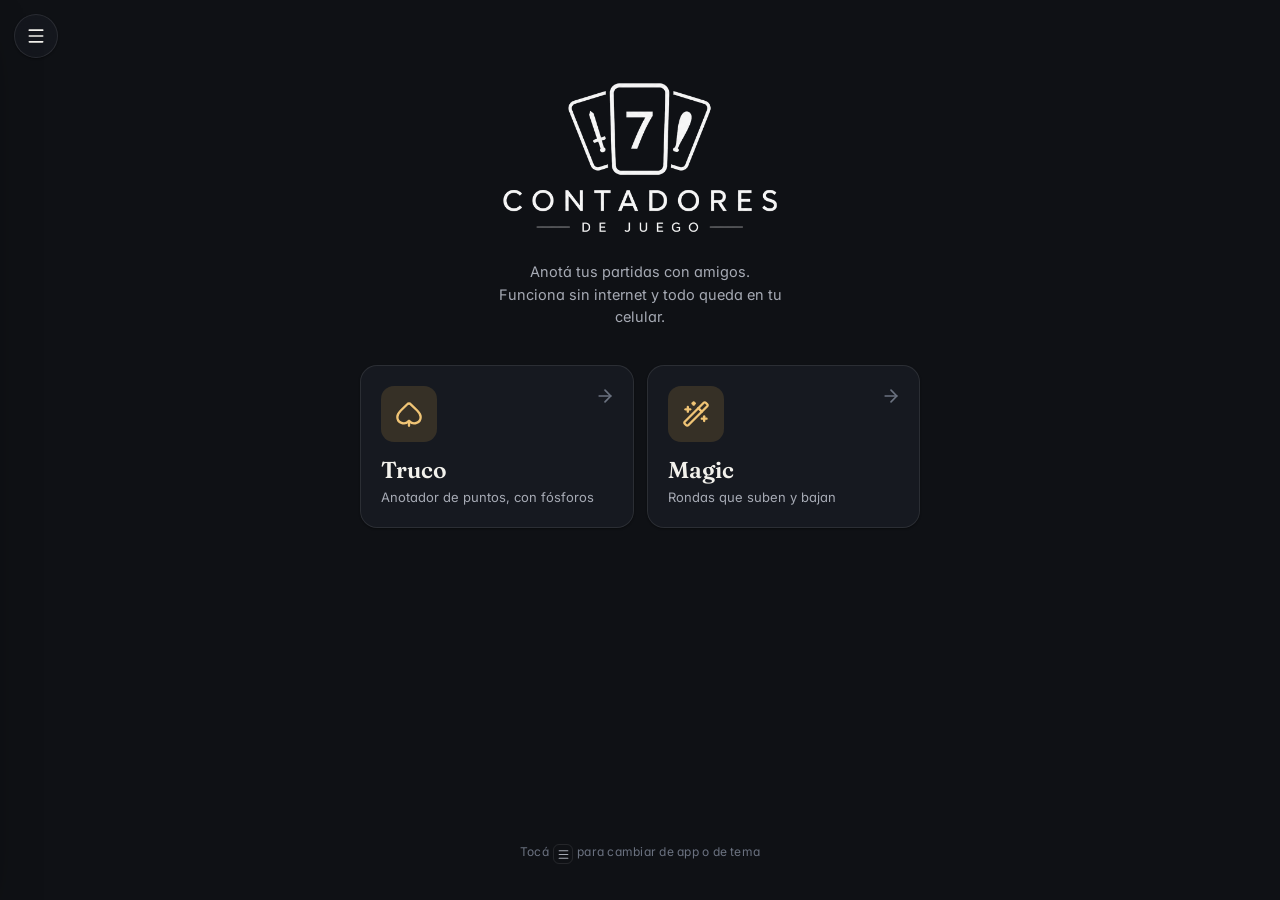
==== commit 9bdf91bd: "Logo real como ícono de la app (Contadores de Juego); fósforos con el 5 en ámbar bien visible; redir" ====
--- a/index.html
+++ b/index.html
@@ -26,12 +26,10 @@
   .home{flex:1;width:100%;max-width:600px;margin:0 auto;padding:calc(70px + var(--safe-top)) 20px calc(36px + var(--safe-bottom));
     display:flex;flex-direction:column}
 
-  .hero{text-align:center;margin-bottom:34px}
-  .hero .logo{width:76px;height:76px;margin:0 auto 18px;border-radius:var(--r-3);display:grid;place-items:center;
-    background:var(--accent);color:var(--accent-ink);box-shadow:var(--shadow-2)}
-  .hero .logo svg{width:40px;height:40px}
-  .hero h1{font-family:var(--serif);font-weight:600;font-size:clamp(40px,12vw,58px);letter-spacing:-.02em;line-height:1;color:var(--ink)}
-  .hero .tag{margin:12px auto 0;max-width:34ch;color:var(--ink-soft);font-size:14.5px;line-height:1.55;text-wrap:balance}
+  .hero{text-align:center;margin-bottom:36px}
+  .hero .logo-img{width:min(300px,76vw);height:auto;margin:0 auto;display:block;filter:invert(1)}
+  :root[data-theme="dia"] .hero .logo-img{filter:none}
+  .hero .tag{margin:16px auto 0;max-width:34ch;color:var(--ink-soft);font-size:14.5px;line-height:1.55;text-wrap:balance}
 
   .apps{display:grid;grid-template-columns:1fr;gap:13px}
   @media(min-width:460px){.apps{grid-template-columns:1fr 1fr}}
@@ -69,8 +67,7 @@
 
 <main class="home">
   <header class="hero">
-    <div class="logo" id="hero-logo"></div>
-    <h1>Vichen</h1>
+    <img class="logo-img" src="./assets/img/logo-trans.png" alt="Contadores de Juego" width="300" height="175">
     <p class="tag">Anotá tus partidas con amigos.<br>Funciona sin internet y todo queda en tu celular.</p>
   </header>
 
@@ -91,8 +88,7 @@
 (function(){
   "use strict";
   Theme.init();
-  document.getElementById("hero-logo").innerHTML = Icons.svg("sparkles",{size:40});
-  document.getElementById("btn-install").innerHTML = Icons.svg("install",{size:19}) + "Instalar Vichen";
+  document.getElementById("btn-install").innerHTML = Icons.svg("install",{size:19}) + "Instalar app";
 
   var box = document.getElementById("apps");
   Registry.apps.forEach(function(a){
--- a/assets/css/shell.css
+++ b/assets/css/shell.css
@@ -33,10 +33,9 @@
 }
 .shell-drawer.open{transform:none}
 
-.shell-brand{display:flex;align-items:center;gap:11px;padding:4px 20px 18px;border-bottom:1px solid var(--hair)}
-.shell-brand .logo{width:42px;height:42px;border-radius:var(--r-2);display:grid;place-items:center;flex:0 0 auto;
-  background:var(--accent);color:var(--accent-ink);box-shadow:var(--shadow-1)}
-.shell-brand .logo svg{width:23px;height:23px}
+.shell-brand{display:flex;align-items:center;gap:13px;padding:4px 20px 18px;border-bottom:1px solid var(--hair)}
+.shell-brand .logo{width:52px;height:auto;flex:0 0 auto;filter:invert(1)}
+:root[data-theme="dia"] .shell-brand .logo{filter:none}
 .shell-brand .txt{display:flex;flex-direction:column;line-height:1.1}
 .shell-brand .name{font-family:var(--sans);font-weight:800;letter-spacing:.16em;text-transform:uppercase;font-size:15px;color:var(--ink)}
 .shell-brand .sub{font-size:11px;color:var(--ink-faint);letter-spacing:.04em;margin-top:3px}
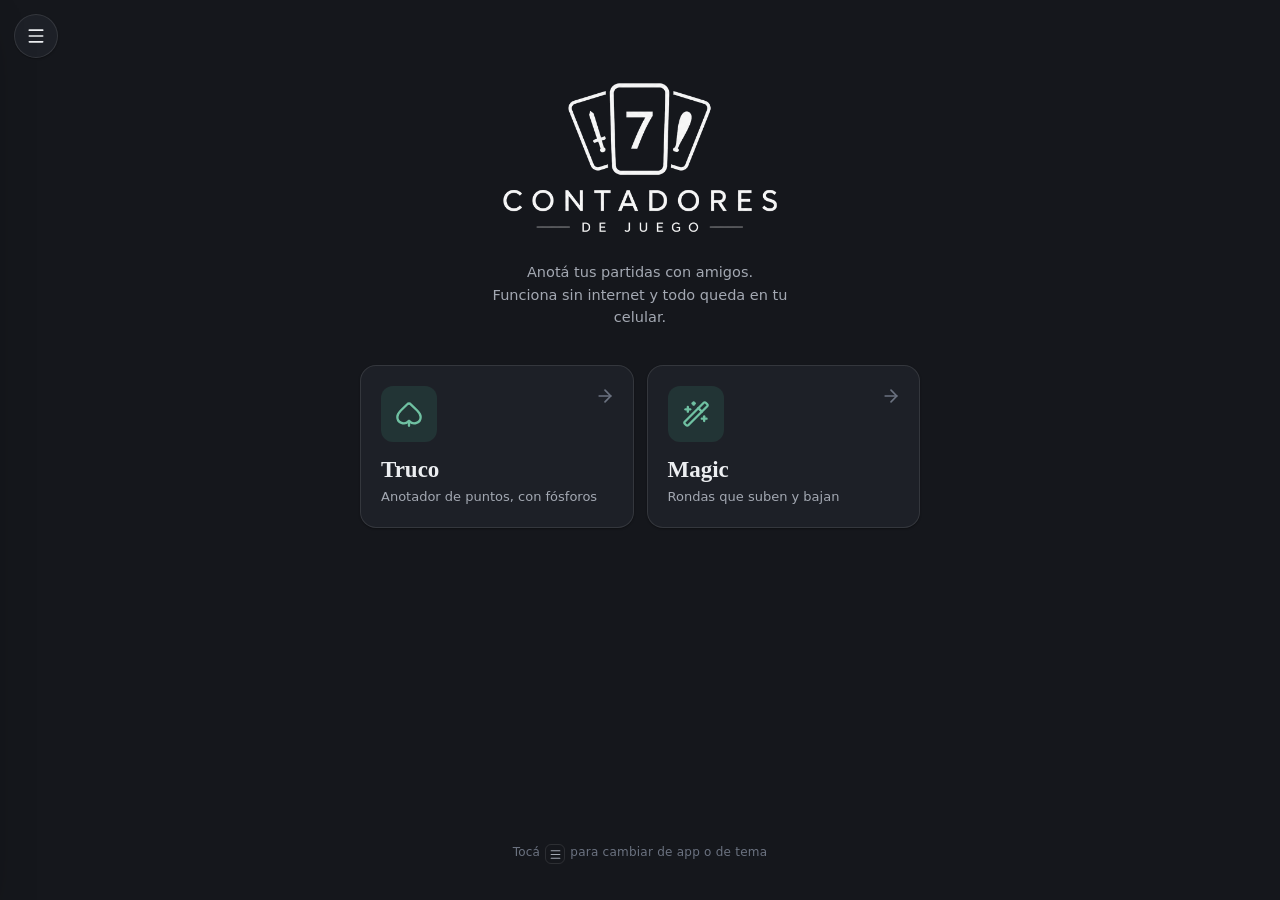
==== commit 65f297be: "Rediseño formal + fix mobile: fuentes del sistema (Georgia/system-ui, sin Google Fonts), CSS 100% co" ====
--- a/index.html
+++ b/index.html
@@ -3,7 +3,7 @@
 <head>
 <meta charset="UTF-8">
 <meta name="viewport" content="width=device-width, initial-scale=1.0, viewport-fit=cover, maximum-scale=1.0, user-scalable=no">
-<meta name="theme-color" content="#0F1115">
+<meta name="theme-color" content="#15171C">
 <title>Vichen · Anotador de juegos</title>
 <meta name="description" content="Vichen: anotadores de juegos de cartas (Truco, Magic y más). Funciona offline y guarda todo en tu celular.">
 <link rel="manifest" href="./manifest.webmanifest">
@@ -14,9 +14,6 @@
 <meta name="apple-mobile-web-app-status-bar-style" content="black-translucent">
 <meta name="apple-mobile-web-app-title" content="Vichen">
 <script>(function(){try{var r=localStorage.getItem("vichen:theme:current");var t=r?JSON.parse(r).d:"noche";if(t!=="noche"&&t!=="dia")t="noche";document.documentElement.setAttribute("data-theme",t);}catch(e){}})();</script>
-<link rel="preconnect" href="https://fonts.googleapis.com">
-<link rel="preconnect" href="https://fonts.gstatic.com" crossorigin>
-<link href="https://fonts.googleapis.com/css2?family=Fraunces:ital,opsz,wght@0,9..144,400;0,9..144,500;0,9..144,600;1,9..144,500&family=Inter:wght@400;500;600;700;800&display=swap" rel="stylesheet">
 <link rel="stylesheet" href="./assets/css/tokens.css">
 <link rel="stylesheet" href="./assets/css/base.css">
 <link rel="stylesheet" href="./assets/css/components.css">
--- a/assets/css/tokens.css
+++ b/assets/css/tokens.css
@@ -1,73 +1,84 @@
 /* ============================================================
-   Vichen · Design tokens
-   Escena: amigos de noche alrededor de la mesa, pasándose el celu
-   para anotar. Oscuro y cálido por defecto (Noche), con un acento
-   ámbar. Tema claro (Día) disponible. Se setea en <html data-theme>.
+   Vichen · Design tokens (formal)
+   Tipografías del sistema (cargan siempre, al instante — nada de
+   Google Fonts que pueden no bajar en el celular). CSS 100%
+   compatible (sin oklch, sin color-mix). Tema en <html data-theme>.
    ============================================================ */
 
 :root{
-  /* Tipografía */
-  --serif:"Fraunces", Georgia, "Times New Roman", serif;
-  --sans:"Inter", system-ui, -apple-system, "Segoe UI", Roboto, sans-serif;
+  /* Tipografía del sistema */
+  --serif: Georgia, "Times New Roman", "Nimbus Roman", serif;
+  --sans: system-ui, -apple-system, "Segoe UI", Roboto, "Helvetica Neue", Arial, sans-serif;
 
   /* Radios */
-  --r-1:9px; --r-2:13px; --r-3:17px; --r-4:22px; --r-pill:999px;
+  --r-1:8px; --r-2:12px; --r-3:16px; --r-4:20px; --r-pill:999px;
 
   /* Motion */
-  --ease:cubic-bezier(.22,1,.36,1);       /* ease-out-quint */
+  --ease:cubic-bezier(.22,1,.36,1);
   --ease-soft:cubic-bezier(.4,0,.2,1);
-  --dur-1:140ms; --dur-2:220ms; --dur-3:340ms;
+  --dur-1:130ms; --dur-2:210ms; --dur-3:320ms;
 
-  /* Áreas seguras (notch) */
+  /* Áreas seguras */
   --safe-top:env(safe-area-inset-top,0px);
   --safe-bottom:env(safe-area-inset-bottom,0px);
-
-  /* Acento ámbar (igual en ambos temas para las superficies llenas) */
-  --accent:#E7B24C;
-  --accent-strong:#F3C266;
-  --accent-ink:#1B1607;                    /* texto sobre ámbar */
-  --accent-tint:rgba(231,178,76,.15);
-  --accent-ring:rgba(231,178,76,.55);
 }
 
-/* ===================== NOCHE (default) ===================== */
+/* ===================== NOCHE (default, oscuro) ===================== */
 :root, :root[data-theme="noche"]{
   color-scheme:dark;
-  --bg:#0F1115;
-  --surface:#161920;
-  --surface-2:#1E222B;
-  --surface-3:#262B35;
-  --hair:rgba(255,255,255,.09);
-  --hair-2:rgba(255,255,255,.16);
-  --ink:#F2F1EC;
-  --ink-soft:#A6AAB4;
+  --bg:#15171C;
+  --surface:#1D2027;
+  --surface-2:#252932;
+  --surface-3:#2F343E;
+  --hair:rgba(255,255,255,.10);
+  --hair-2:rgba(255,255,255,.19);
+  --ink:#ECEEF1;
+  --ink-soft:#A3A8B2;
   --ink-faint:#6B7280;
-  --neg:#E0906E;                           /* números negativos */
-  --accent-text:#F0C475;                   /* ámbar como texto (legible en oscuro) */
-  --scrim:rgba(6,7,10,.62);
-  --shadow-1:0 1px 2px rgba(0,0,0,.4);
-  --shadow-2:0 10px 30px -14px rgba(0,0,0,.7), 0 2px 6px rgba(0,0,0,.3);
-  --shadow-pop:0 20px 50px -18px rgba(0,0,0,.8);
-  --sheen:linear-gradient(180deg, rgba(255,255,255,.04), rgba(255,255,255,0));
+
+  /* Botón primario NEUTRAL (claro sobre oscuro) — nada de amarillo */
+  --btn:#ECEEF2; --btn-ink:#181B21; --btn-hover:#FFFFFF;
+
+  /* Acento verde sobrio (paño de mesa), usado con moderación */
+  --accent:#3E9E7C;
+  --accent-strong:#4FB18E;
+  --accent-ink:#0A140F;
+  --accent-tint:rgba(62,158,124,.16);
+  --accent-text:#6FC1A2;
+
+  --neg:#D98A6E;
+  --scrim:rgba(8,10,14,.62);
+  --shadow-1:0 1px 2px rgba(0,0,0,.35);
+  --shadow-2:0 10px 28px -14px rgba(0,0,0,.6), 0 2px 6px rgba(0,0,0,.28);
+  --shadow-pop:0 18px 44px -16px rgba(0,0,0,.72);
+  --sheen:linear-gradient(180deg, rgba(255,255,255,.035), rgba(255,255,255,0));
 }
 
-/* ====================== DÍA ====================== */
+/* ====================== DÍA (claro) ====================== */
 :root[data-theme="dia"]{
   color-scheme:light;
-  --bg:#F1F1EF;
+  --bg:#F2F3F5;
   --surface:#FFFFFF;
-  --surface-2:#FAFAF8;
-  --surface-3:#F3F3F0;
-  --hair:rgba(24,26,32,.12);
-  --hair-2:rgba(24,26,32,.22);
-  --ink:#191B21;
-  --ink-soft:#585E6A;
-  --ink-faint:#8A909B;
+  --surface-2:#F6F7F9;
+  --surface-3:#EBEDF1;
+  --hair:rgba(20,24,31,.13);
+  --hair-2:rgba(20,24,31,.22);
+  --ink:#181B21;
+  --ink-soft:#565C66;
+  --ink-faint:#868C96;
+
+  --btn:#1C2027; --btn-ink:#FFFFFF; --btn-hover:#2B313B;
+
+  --accent:#1F7A5A;
+  --accent-strong:#1A6A4E;
+  --accent-ink:#FFFFFF;
+  --accent-tint:rgba(31,122,90,.12);
+  --accent-text:#1F7A5A;
+
   --neg:#B4623C;
-  --accent-text:#9A6B12;                    /* ámbar oscurecido para texto en claro */
-  --scrim:rgba(24,26,32,.4);
-  --shadow-1:0 1px 2px rgba(24,26,32,.06);
-  --shadow-2:0 12px 28px -16px rgba(24,26,32,.28), 0 1px 3px rgba(24,26,32,.08);
-  --shadow-pop:0 24px 50px -20px rgba(24,26,32,.35);
-  --sheen:linear-gradient(180deg, rgba(255,255,255,.6), rgba(255,255,255,0));
+  --scrim:rgba(20,24,31,.42);
+  --shadow-1:0 1px 2px rgba(20,24,31,.06);
+  --shadow-2:0 12px 26px -16px rgba(20,24,31,.22), 0 1px 3px rgba(20,24,31,.08);
+  --shadow-pop:0 22px 46px -20px rgba(20,24,31,.28);
+  --sheen:linear-gradient(180deg, rgba(255,255,255,.5), rgba(255,255,255,0));
 }
--- a/assets/css/base.css
+++ b/assets/css/base.css
@@ -12,10 +12,10 @@
   line-height:1.5;
   color:var(--ink);
   background:var(--bg);
+  min-height:100vh;
   min-height:100dvh;
   -webkit-font-smoothing:antialiased;
   text-rendering:optimizeLegibility;
-  font-feature-settings:"cv02","cv03","cv04","cv11";  /* Inter afinada */
 }
 img,svg{display:block;max-width:100%}
 svg{stroke-linecap:round;stroke-linejoin:round}
--- a/assets/css/components.css
+++ b/assets/css/components.css
@@ -27,8 +27,8 @@
 .btn--lg{--h:58px;font-size:16px;border-radius:var(--r-3)}
 .btn--sm{--h:40px;padding:0 14px;font-size:13px}
 
-.btn--primary{background:var(--accent);color:var(--accent-ink);box-shadow:var(--shadow-1)}
-.btn--primary:hover{background:var(--accent-strong)}
+.btn--primary{background:var(--btn);color:var(--btn-ink);box-shadow:var(--shadow-1)}
+.btn--primary:hover{background:var(--btn-hover)}
 .btn--primary:active{box-shadow:none}
 
 .btn--soft{background:var(--surface-2);color:var(--ink);border:1px solid var(--hair)}
--- a/assets/css/shell.css
+++ b/assets/css/shell.css
@@ -9,8 +9,7 @@
   position:fixed;top:calc(14px + var(--safe-top));left:14px;z-index:60;
   width:44px;height:44px;border-radius:var(--r-pill);
   display:grid;place-items:center;cursor:pointer;color:var(--ink);
-  border:1px solid var(--hair);background:color-mix(in srgb, var(--surface) 82%, transparent);
-  backdrop-filter:blur(10px);-webkit-backdrop-filter:blur(10px);box-shadow:var(--shadow-1);
+  border:1px solid var(--hair);background:var(--surface);box-shadow:var(--shadow-1);
   transition:transform var(--dur-1) var(--ease), background var(--dur-1), border-color var(--dur-1);
 }
 .shell-burger:hover{background:var(--surface-2);border-color:var(--hair-2)}
